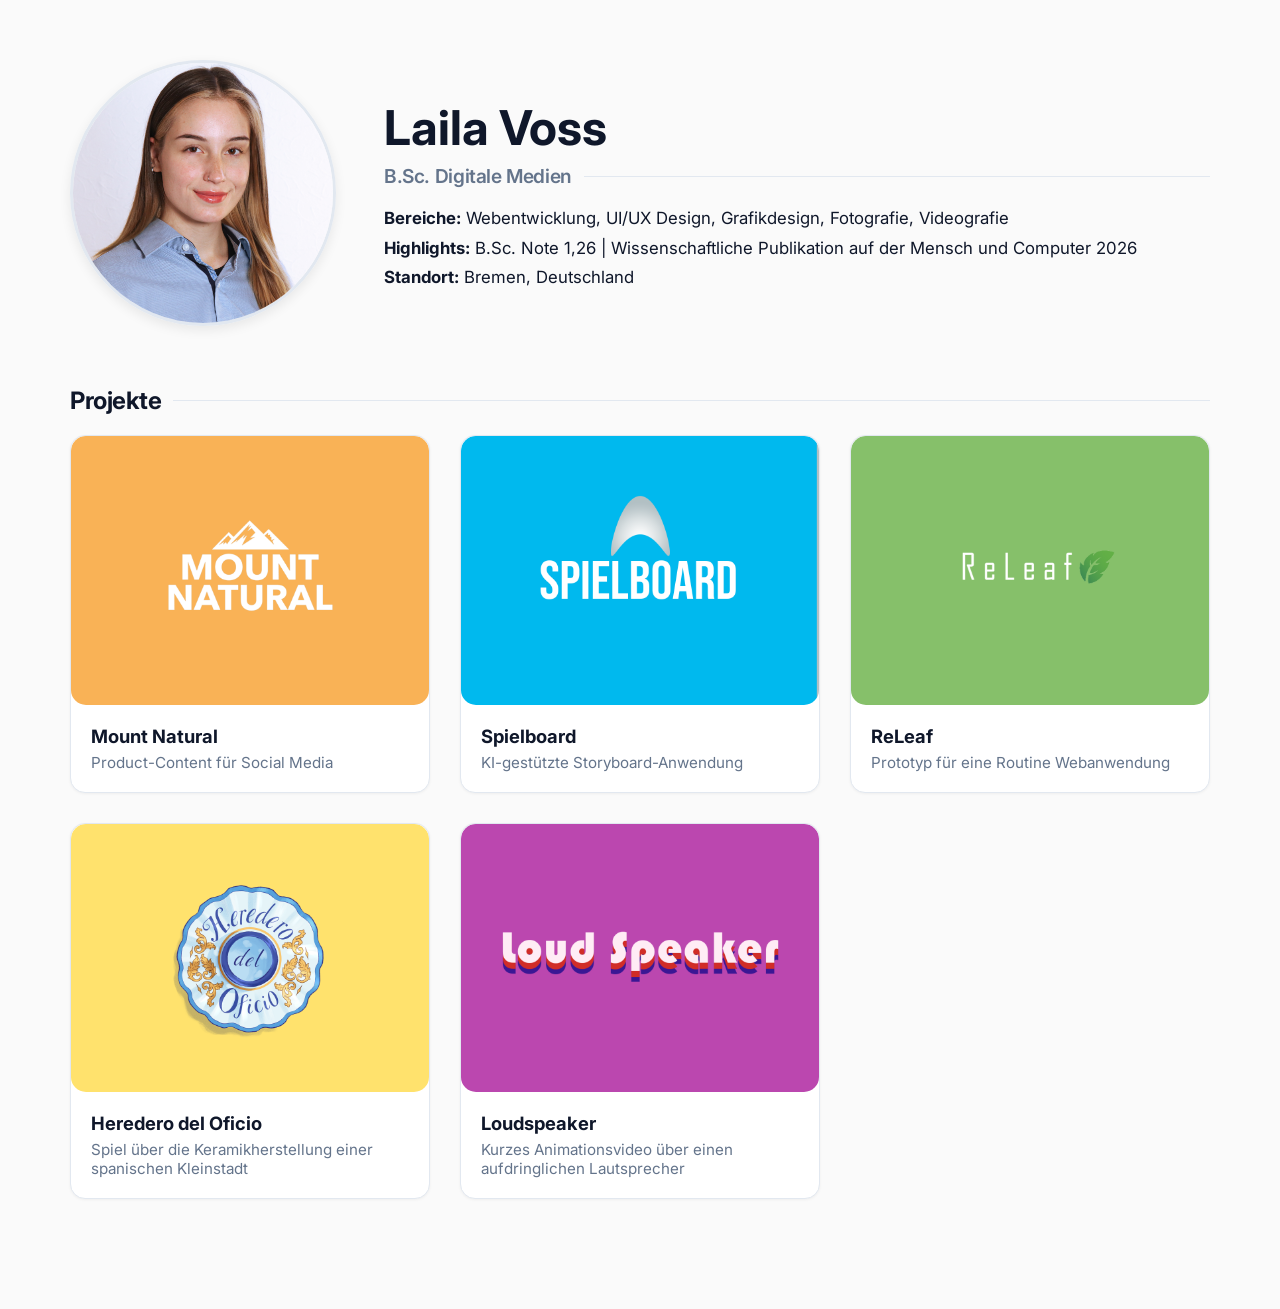
==== index.html @ d024f508 "Initial commit" ====
<!DOCTYPE html>
<html lang="de">
<head>
  <!-- --- Document Setup & Styles --- -->
  <meta charset="UTF-8" />
  <meta name="viewport" content="width=device-width, initial-scale=1.0" />
  <title>Portfolio - Laila</title>
  
  <!-- Professionelle Schriftart (Inter) -->
  <link rel="preconnect" href="https://fonts.googleapis.com">
  <link rel="preconnect" href="https://fonts.gstatic.com" crossorigin>
  <link href="https://fonts.googleapis.com/css2?family=Inter:wght@400;500;600;700&display=swap" rel="stylesheet">
  
  <link rel="stylesheet" href="style.css" />
</head>
<body style="margin: 0; min-height: 100vh; display: flex; flex-direction: column;">

  <main class="content-wrapper" style="padding-top: 60px;">

    <!-- Profil-Bereich (Foto & Text nebeneinander) -->
    <div style="display: flex; flex-direction: row; align-items: center; gap: 3rem; margin-bottom: 60px; flex-wrap: wrap;">
      
      <!-- Image Box -->
      <div style="border-radius: 50%; height: 260px; width: 260px; overflow: hidden; flex-shrink: 0; box-shadow: var(--shadow-md, 0 4px 12px rgba(0,0,0,0.08)); border: 3px solid var(--border-color, #e2e8f0);">
        <img src="bw_foto.jpg" alt="Profilbild Laila" style="width: 100%; height: 100%; object-fit: cover;"/>
      </div>
      
      <!-- Text Box -->
      <div style="flex: 1; min-width: 280px;">
        <h1 class="neon-text" style="font-size: 3rem; font-weight: 700; line-height: 1.2; margin: 0; color: var(--primary-color, #0f172a);">Laila Voss</h1>
        <h2 style="font-size: 1.2rem; font-weight: 600; margin-top: 0.5rem; border: none; padding: 0; color: var(--text-muted, #64748b);">B.Sc. Digitale Medien</h2>
        
        <div style="margin-top: 1.2rem; display: flex; flex-direction: column; gap: 0.6rem;">
          <p style="margin: 0; font-size: 1.05rem; color: var(--primary-color, #0f172a);"><b>Bereiche:</b> Webentwicklung, UI/UX Design, Grafikdesign, Fotografie, Videografie</p>
          <p style="margin: 0; font-size: 1.05rem; color: var(--primary-color, #0f172a);"><b>Highlights:</b> B.Sc. Note 1,26 | Wissenschaftliche Publikation auf der Mensch und Computer 2026</p>
          <p style="margin: 0; font-size: 1.05rem; color: var(--primary-color, #0f172a);"><b>Standort:</b> Bremen, Deutschland</p>
        </div>
      </div>

    </div>

    <!-- Projekte Sektion -->
    <h2>Projekte</h2>
    
    <div class="Grid">
      
      <!-- Projekt 1 -->
      <div class="container" data-day="1">
        <a class="click" href="sites/MN_site.html" style="display: block; background: none; padding: 0; border: none;">
          <img src="assets/MN_logo.png" alt="Mount Natural" class="selection"/>
        </a>
        <div style="padding: 20px;">
          <p class="project-title" style="font-weight: bold; font-size: 1.15rem; margin: 0 0 6px 0; color: var(--primary-color, #0f172a);">Mount Natural</p>
          <p class="project-description" style="font-size: 0.95rem; margin: 0; color: var(--text-muted, #64748b);">Product-Content für Social Media</p>
        </div>
      </div>

      <!-- Projekt 2 -->
      <div class="container" data-day="1">
        <a class="click" href="sites/SB_site.html" style="display: block; background: none; padding: 0; border: none;">
          <img src="assets/SB_logo.png" alt="Spielboard" class="selection" />
        </a>
        <div style="padding: 20px;">
          <p class="project-title" style="font-weight: bold; font-size: 1.15rem; margin: 0 0 6px 0; color: var(--primary-color, #0f172a);">Spielboard</p>
          <p class="project-description" style="font-size: 0.95rem; margin: 0; color: var(--text-muted, #64748b);">KI-gestützte Storyboard-Anwendung</p>
        </div>
      </div>

      <!-- Projekt 3 -->
      <div class="container" data-day="1">
        <a class="click" href="sites/Releaf_site.html" style="display: block; background: none; padding: 0; border: none;">
          <img src="assets/Releaf_logo.png" alt="ReLeaf" class="selection"/>
        </a>
        <div style="padding: 20px;">
          <p class="project-title" style="font-weight: bold; font-size: 1.15rem; margin: 0 0 6px 0; color: var(--primary-color, #0f172a);">ReLeaf</p>
          <p class="project-description" style="font-size: 0.95rem; margin: 0; color: var(--text-muted, #64748b);">Prototyp für eine Routine Webanwendung</p>
        </div>
      </div>

      <!-- Projekt 4 -->
      <div class="container" data-day="1">
        <a class="click" href="sites/H_site.html" style="display: block; background: none; padding: 0; border: none;">
          <img src="assets/HO_logo.png" alt="Heredero del Oficio" class="selection"/>
        </a>
        <div style="padding: 20px;">
          <p class="project-title" style="font-weight: bold; font-size: 1.15rem; margin: 0 0 6px 0; color: var(--primary-color, #0f172a);">Heredero del Oficio</p>
          <p class="project-description" style="font-size: 0.95rem; margin: 0; color: var(--text-muted, #64748b);">Spiel über die Keramikherstellung einer spanischen Kleinstadt</p>
        </div>
      </div>

      <!-- Projekt 5 -->
      <div class="container" data-day="1">
        <a class="click" href="sites/LS_site.html" style="display: block; background: none; padding: 0; border: none;">
          <img src="assets/LS_logo.png" alt="Loudspeaker" class="selection"/>
        </a>
        <div style="padding: 20px;">
          <p class="project-title" style="font-weight: bold; font-size: 1.15rem; margin: 0 0 6px 0; color: var(--primary-color, #0f172a);">Loudspeaker</p>
          <p class="project-description" style="font-size: 0.95rem; margin: 0; color: var(--text-muted, #64748b);">Kurzes Animationsvideo über einen aufdringlichen Lautsprecher</p>
        </div>
      </div>

    </div>

  </main>

</body>
</html>
---- style.css ----
nav {
  width: 100%;
  background-color: #acc3e9c9;
  padding: 10px 20px;
  box-shadow: 0 2px 4px rgba(0, 0, 0, 0.1);
}


a {
  text-decoration: none;
  color: rgb(246, 249, 255);
  background-color: rgba(28, 50, 80, 0.804);
  padding: 10px 20px;
  border-radius: 5px;
}

p{
  color: rgb(28, 50, 80);
  font-size: 1.2rem
}

project-title {
  font-weight: bold;
  font-size: 1.2rem;
  margin: 10px 0px;
}

project-description {
  font-size: 1.1rem;
  margin: 5px 0px;
}

.btn {
  text-decoration: none;
  color: rgb(246, 249, 255);
  background-color: rgba(28, 50, 80, 0.804);
  padding: 10px 20px;
  border-radius: 5px;
  display: inline-flex;
  align-items: center;
  gap: 8px;
  font-weight: 500;
  transition: all 0.2s ease;
}

.btn:hover {
  background-color: var(--accent-color, #2563eb);
}

/* Modernes Grid für die Projekt-Übersicht */
.Grid {
  display: grid;
  grid-template-columns: repeat(auto-fill, minmax(320px, 1fr));
  gap: 30px;
  padding: 0 0 60px 0;
  width: 100%;
  margin: 0;
}


.selection{
  width: 100%; 
  height: 100%; 
  object-fit: cover;
  border-radius: 15px;
}

 :root {
      --primary-color: #0f172a;
      --accent-color: #2563eb;
      --accent-hover: #1d4ed8;
      --bg-color: #fafafa;
      --card-bg: #ffffff;
      --text-muted: #64748b;
      --border-color: #e2e8f0;
      --radius: 15px;
      --shadow-sm: 0 1px 3px rgba(0,0,0,0.05);
      --shadow-md: 0 4px 12px rgba(0,0,0,0.08);
    }

    body {
      margin: 0;
      min-height: 100vh;
      display: flex;
      flex-direction: column;
      font-family: 'Inter', system-ui, -apple-system, sans-serif;
      background-color: var(--bg-color);
      color: var(--primary-color);
    }

    /* Container Zentrierung */
    .content-wrapper {
    
      width: 100%;
      margin: 0 auto;
      padding: 0 70px 50px 70px;
      box-sizing: border-box;
      flex: 1;
    }

    /* Header & Navigation */
    .navbar {
      width: 100%;
      padding: 15px 40px;
      box-sizing: border-box;
      background-color: transparent;
    }

    .back-link {
      display: inline-flex;
      align-items: center;
      justify-content: center;
      width: 20px;
      height: 25px;
      border-radius: 50%;
      background-color: var(--card-bg);
      border: 1px solid var(--border-color);
      color: var(--primary-color);
      transition: all 0.2s ease;
      text-decoration: none;
      box-shadow: var(--shadow-sm);
      padding: 5px 8px;
    }

    .back-link:hover {
      transform: translateX(-3px);
      border-color: var(--accent-color);
      color: var(--accent-color);
      box-shadow: var(--shadow-md);
    }

    /* Ueberschriften */
    h2 {
      font-size: 1.5rem;
      font-weight: 700;
      letter-spacing: -0.02em;
      margin-top: 40px;
      margin-bottom: 20px;
      display: flex;
      align-items: center;
      gap: 12px;
    }

    h2::after {
      content: "";
      flex: 1;
      height: 1px;
      background-color: var(--border-color);
    }

    /* Grid Layout */
    .Grid_SB {
      display: grid;
      grid-template-columns: repeat(auto-fill, minmax(540px, 1fr));
      gap: 20px;
      margin-bottom: 24px;
    }

    .container {
      background: var(--card-bg);
      border-radius: var(--radius);
      overflow: hidden;
      border: 1px solid var(--border-color);
      box-shadow: var(--shadow-sm);
      transition: transform 0.2s ease, box-shadow 0.2s ease;
    }

    .container:hover {
      transform: translateY(-4px);
      box-shadow: var(--shadow-md);
    }

    .container img.selection {
      width: 100%;
      height: 100%;
      object-fit: cover;
      display: block;
    }

/* Spezielles Styling für Videos, damit sie ihr Seitenverhältnis behalten */
.container video.selection {
  width: 100%;
  height: auto;       /* Passt die Höhe automatisch an das originale Seitenverhältnis an */
  max-height: 75vh;   /* Verhindert, dass das Video auf großen Bildschirmen zu hoch wird */
  object-fit: contain;
  display: block;
  background-color: #000; /* Schwarzer Hintergrund für eventuelle Ränder im Player */
}
    /* Styling fuer Buttons & Links */
    .btn {
      display: inline-flex;
      align-items: center;
      gap: 8px;
      padding: 12px 20px;
      background-color: var(--card-bg);
      color: var(--primary-color);
      border: 1px solid var(--border-color);
      border-radius: 8px;
      font-weight: 500;
      font-size: 0.95rem;
      text-decoration: none;
      transition: all 0.2s ease;
      box-shadow: var(--shadow-sm);
      width: fit-content;
    }

    .btn:hover {
      background-color: var(--accent-color);
      color: #ffffff;
      border-color: var(--accent-color);
      box-shadow: var(--shadow-md);
    }

    /* Publikationsbereich */
    .publication-card {
      background: var(--card-bg);
      border: 1px solid var(--border-color);
      border-radius: var(--radius);
      padding: 24px;
      display: flex;
      flex-direction: column;
      align-items: flex-start;
      gap: 20px;
      box-shadow: var(--shadow-sm);
      max-width: 320px;
    }

    .publication-card img {
      width: 100%;
      max-width: 200px;
      height: auto;
      border-radius: 6px;
      box-shadow: 0 2px 8px rgba(0,0,0,0.1);
    }

    /* Media Query fuer mobile Bildschirme */
    @media (max-width: 768px) {
      .content-wrapper, .navbar {
        padding-left: 20px;
        padding-right: 20px;
      }
    }
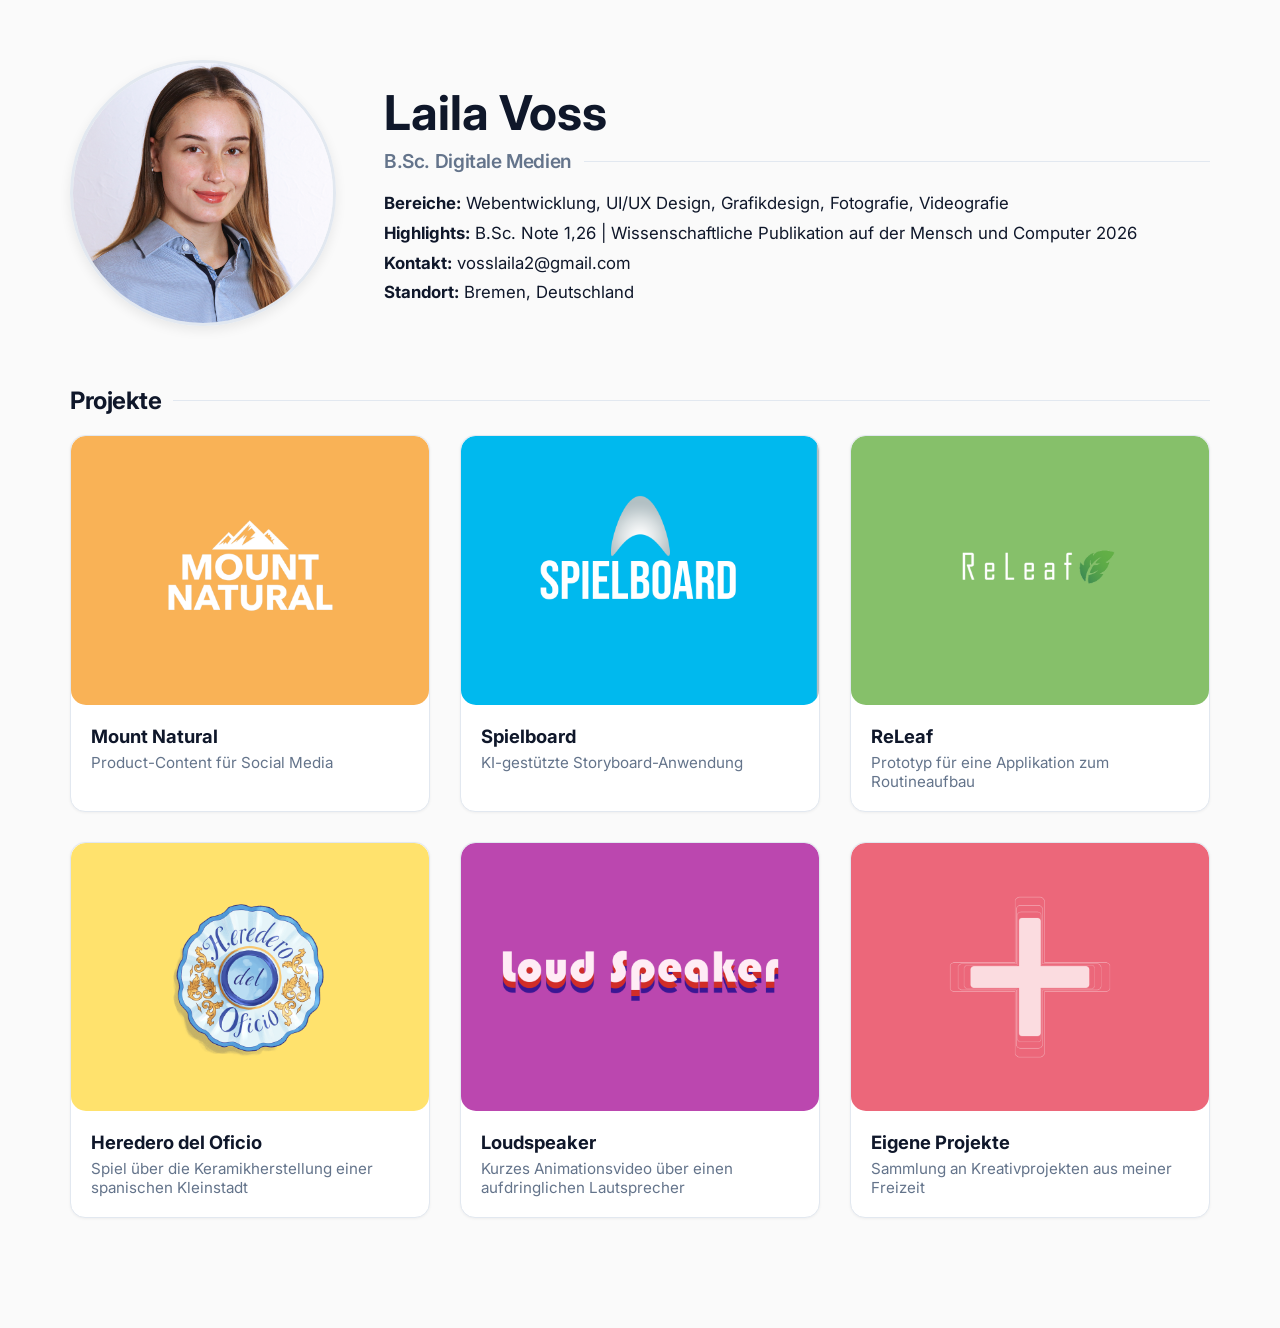
==== commit 535b7f3e: "info and navbar color" ====
--- a/index.html
+++ b/index.html
@@ -33,6 +33,7 @@
         <div style="margin-top: 1.2rem; display: flex; flex-direction: column; gap: 0.6rem;">
           <p style="margin: 0; font-size: 1.05rem; color: var(--primary-color, #0f172a);"><b>Bereiche:</b> Webentwicklung, UI/UX Design, Grafikdesign, Fotografie, Videografie</p>
           <p style="margin: 0; font-size: 1.05rem; color: var(--primary-color, #0f172a);"><b>Highlights:</b> B.Sc. Note 1,26 | Wissenschaftliche Publikation auf der Mensch und Computer 2026</p>
+          <p style="margin: 0; font-size: 1.05rem; color: var(--primary-color, #0f172a);"><b>Kontakt:</b> vosslaila2@gmail.com</p>
           <p style="margin: 0; font-size: 1.05rem; color: var(--primary-color, #0f172a);"><b>Standort:</b> Bremen, Deutschland</p>
         </div>
       </div>
@@ -73,7 +74,7 @@
         </a>
         <div style="padding: 20px;">
           <p class="project-title" style="font-weight: bold; font-size: 1.15rem; margin: 0 0 6px 0; color: var(--primary-color, #0f172a);">ReLeaf</p>
-          <p class="project-description" style="font-size: 0.95rem; margin: 0; color: var(--text-muted, #64748b);">Prototyp für eine Routine Webanwendung</p>
+          <p class="project-description" style="font-size: 0.95rem; margin: 0; color: var(--text-muted, #64748b);">Prototyp für eine Applikation zum Routineaufbau</p>
         </div>
       </div>
 
@@ -99,6 +100,17 @@
         </div>
       </div>
 
+      <!-- Projekt 5 -->
+      <div class="container" data-day="1">
+        <a class="click" href="sites/EP_site.html" style="display: block; background: none; padding: 0; border: none;">
+          <img src="assets/EP_logo.png" alt="Loudspeaker" class="selection"/>
+        </a>
+        <div style="padding: 20px;">
+          <p class="project-title" style="font-weight: bold; font-size: 1.15rem; margin: 0 0 6px 0; color: var(--primary-color, #0f172a);">Eigene Projekte</p>
+          <p class="project-description" style="font-size: 0.95rem; margin: 0; color: var(--text-muted, #64748b);">Sammlung an Kreativprojekten aus meiner Freizeit</p>
+        </div>
+      </div>
+
     </div>
 
   </main>
--- a/style.css
+++ b/style.css
@@ -2,7 +2,7 @@
 
 nav {
   width: 100%;
-  background-color: #acc3e9c9;
+  
   padding: 10px 20px;
   box-shadow: 0 2px 4px rgba(0, 0, 0, 0.1);
 }
@@ -105,7 +105,7 @@
       width: 100%;
       padding: 15px 40px;
       box-sizing: border-box;
-      background-color: transparent;
+      background-color: #a2bce446;
     }
 
     .back-link {
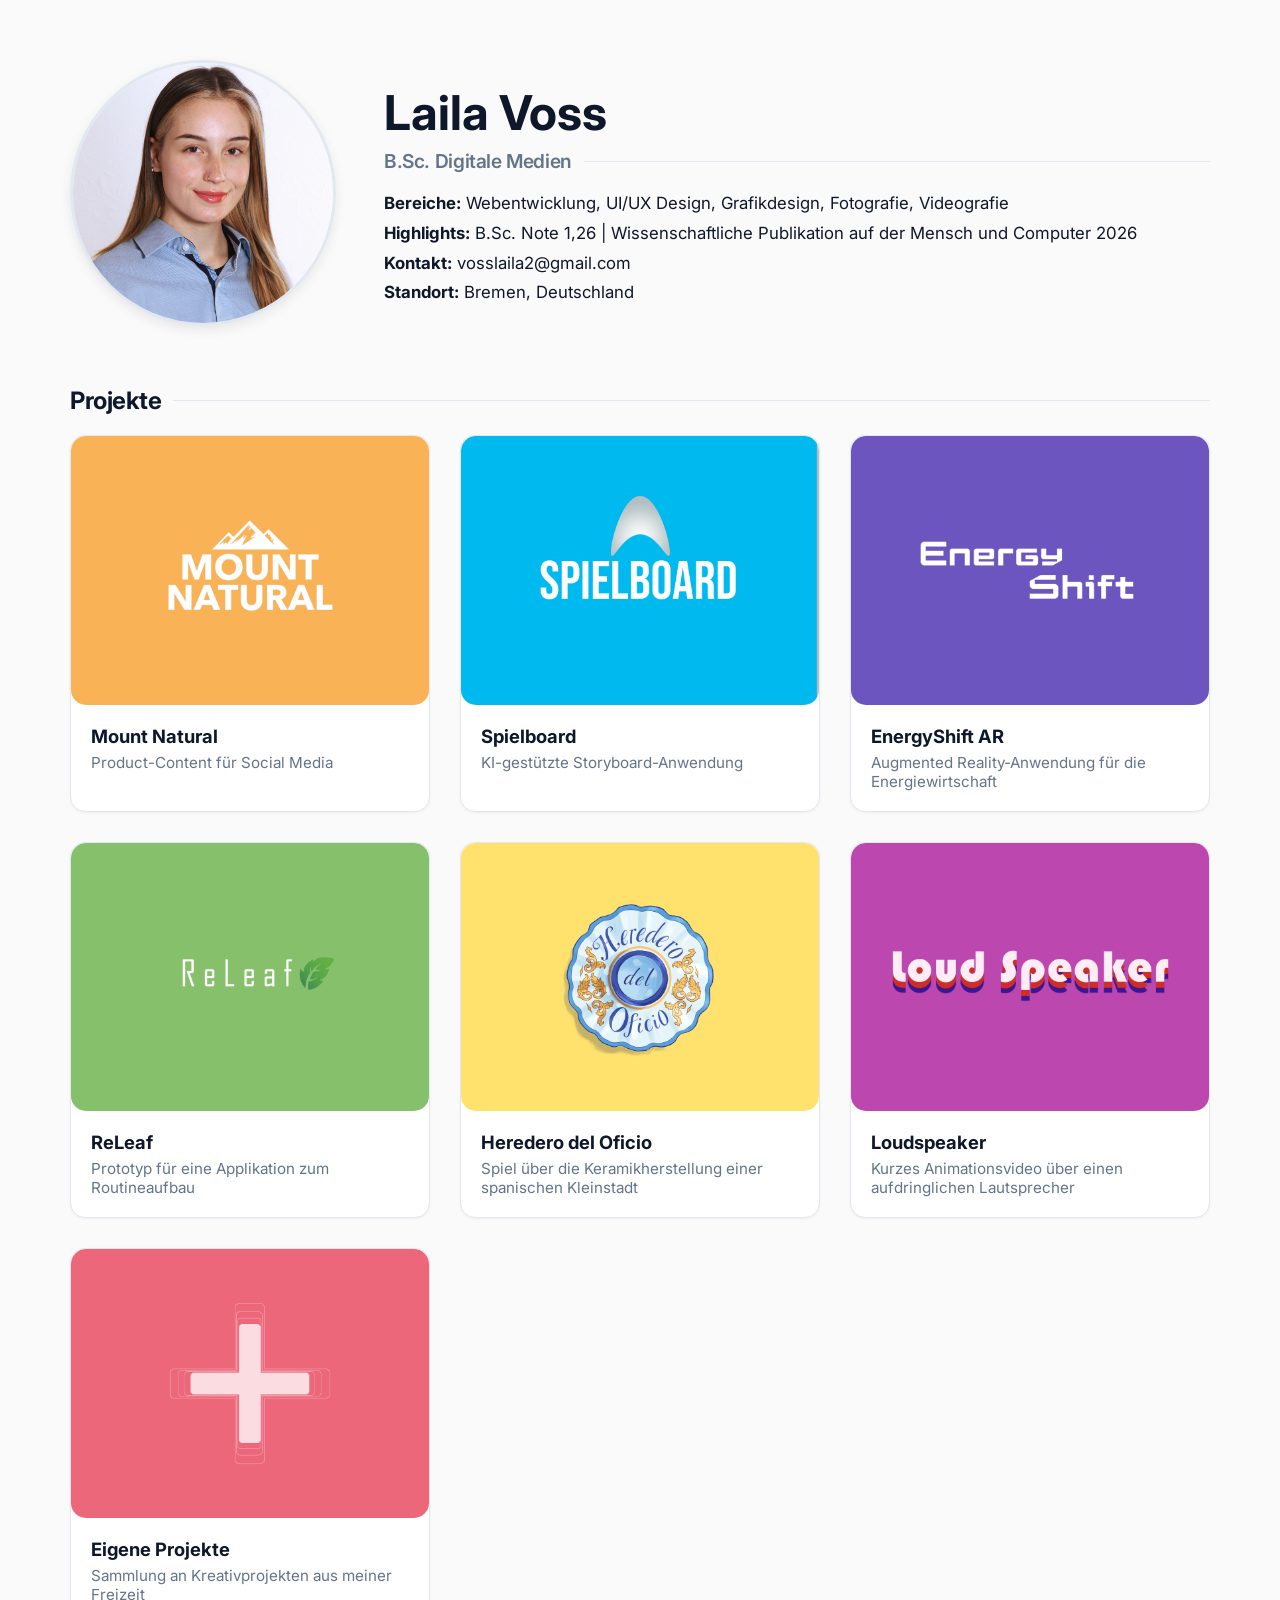
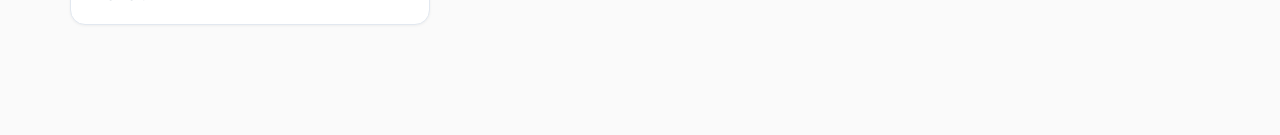
==== commit b4431ff1: "Energyshift" ====
--- a/index.html
+++ b/index.html
@@ -67,6 +67,17 @@
         </div>
       </div>
 
+      <!-- Projekt 2 -->
+      <div class="container" data-day="1">
+        <a class="click" href="sites/ES_site.html" style="display: block; background: none; padding: 0; border: none;">
+          <img src="assets/ES_logo.png" alt="EnergyShift AR" class="selection" />
+        </a>
+        <div style="padding: 20px;">
+          <p class="project-title" style="font-weight: bold; font-size: 1.15rem; margin: 0 0 6px 0; color: var(--primary-color, #0f172a);">EnergyShift AR</p>
+          <p class="project-description" style="font-size: 0.95rem; margin: 0; color: var(--text-muted, #64748b);">Augmented Reality-Anwendung für die Energiewirtschaft</p>
+        </div>
+      </div>
+
       <!-- Projekt 3 -->
       <div class="container" data-day="1">
         <a class="click" href="sites/Releaf_site.html" style="display: block; background: none; padding: 0; border: none;">
